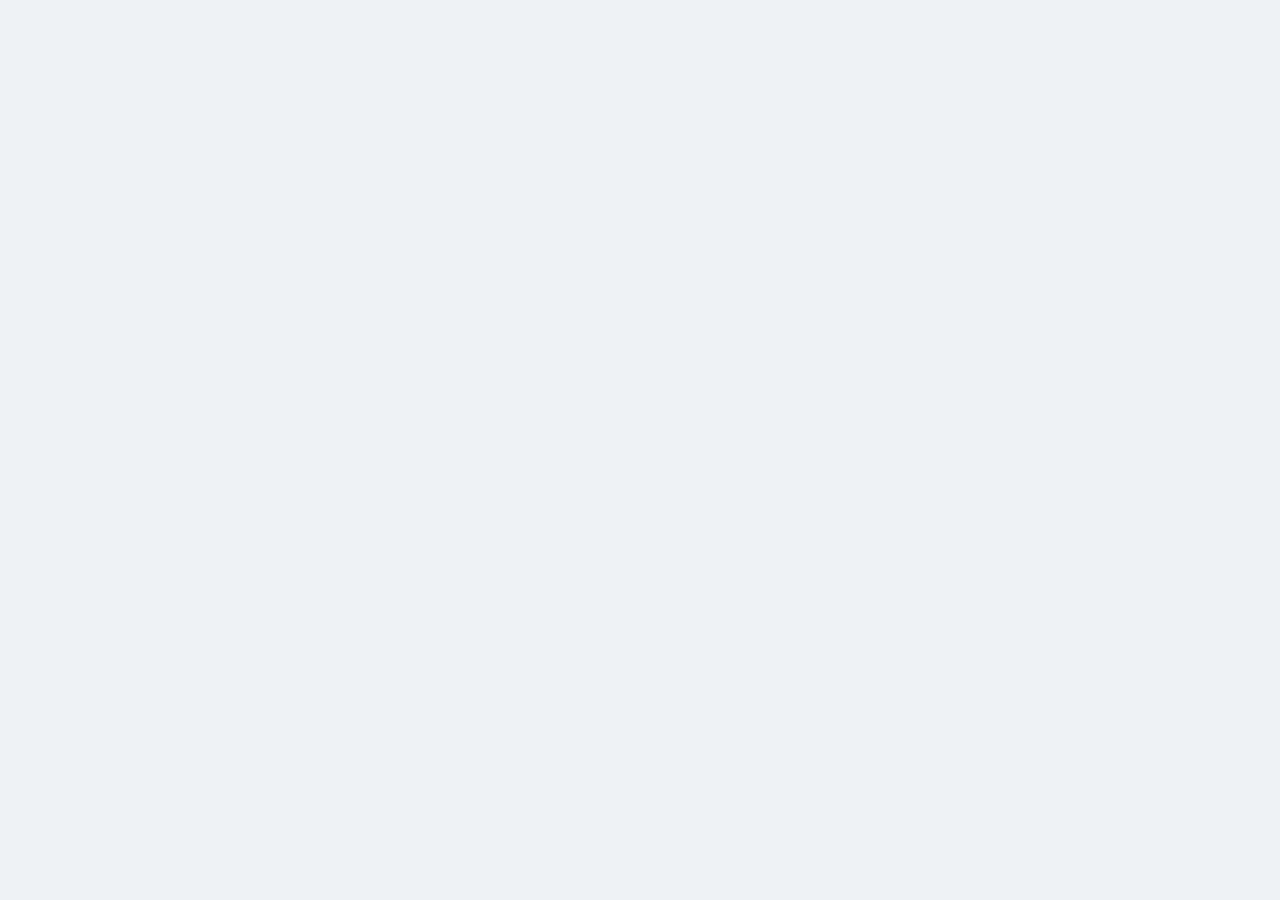
==== index.html @ 45107062 "Add files via upload" ====
<!doctype html>
<html lang="en">
  <head>
    <meta charset="UTF-8" />
    <meta name="viewport" content="width=device-width, initial-scale=1.0" />
    <title>VendorBridge Procurement ERP</title>
    <link rel="stylesheet" href="./styles.css" />
  </head>
  <body>
    <div id="app"></div>
    <script type="module" src="./src/app.js"></script>
  </body>
</html>
---- styles.css ----
:root {
  color-scheme: light;
  --ink: #172026;
  --muted: #66737f;
  --line: #d9e0e6;
  --panel: #ffffff;
  --page: #eef2f5;
  --brand: #116466;
  --brand-strong: #0b4b4d;
  --accent: #c7502f;
  --good: #1d7a54;
  --warn: #9b6714;
  --bad: #b33939;
  --shadow: 0 16px 42px rgba(22, 32, 38, 0.08);
}

* {
  box-sizing: border-box;
}

body {
  margin: 0;
  min-height: 100vh;
  background: var(--page);
  color: var(--ink);
  font-family: Inter, ui-sans-serif, system-ui, -apple-system, BlinkMacSystemFont, "Segoe UI", sans-serif;
}

button,
input,
select,
textarea {
  font: inherit;
}

button,
.button-link {
  min-height: 40px;
  border: 0;
  border-radius: 7px;
  background: var(--brand);
  color: #fff;
  padding: 0 16px;
  font-weight: 700;
  cursor: pointer;
  display: inline-flex;
  align-items: center;
  justify-content: center;
  text-decoration: none;
  white-space: nowrap;
}

button:hover,
.button-link:hover {
  background: var(--brand-strong);
}

button:disabled {
  cursor: not-allowed;
  opacity: 0.45;
}

button.secondary {
  background: #e5ecef;
  color: var(--ink);
}

button.secondary:hover {
  background: #d7e2e6;
}

button.small {
  min-height: 32px;
  padding: 0 10px;
  font-size: 0.82rem;
}

#app {
  display: grid;
  grid-template-columns: 270px minmax(0, 1fr);
  min-height: 100vh;
}

.sidebar {
  position: sticky;
  top: 0;
  height: 100vh;
  background: #14252d;
  color: #f5fbfd;
  padding: 24px 18px;
  display: flex;
  flex-direction: column;
  gap: 24px;
}

.brand {
  display: flex;
  align-items: center;
  gap: 12px;
  padding: 6px;
}

.brand-mark {
  width: 46px;
  height: 46px;
  border-radius: 8px;
  background: #f7c95f;
  color: #172026;
  display: grid;
  place-items: center;
  font-weight: 900;
}

.brand strong,
.brand span {
  display: block;
}

.brand span,
.session-card small,
.session-card span {
  color: #aab8c2;
}

.nav {
  display: grid;
  gap: 6px;
}

.nav button {
  justify-content: flex-start;
  background: transparent;
  color: #d7e2e6;
  font-weight: 650;
}

.nav button:hover,
.nav button.active {
  background: rgba(255, 255, 255, 0.11);
  color: #fff;
}

.session-card {
  margin-top: auto;
  padding: 16px;
  border: 1px solid rgba(255, 255, 255, 0.12);
  border-radius: 8px;
  display: grid;
  gap: 4px;
  background: rgba(255, 255, 255, 0.05);
}

.shell {
  min-width: 0;
  padding: 28px;
}

.topbar {
  display: flex;
  align-items: center;
  justify-content: space-between;
  gap: 18px;
  margin-bottom: 22px;
}

.topbar h1 {
  margin: 2px 0 0;
  font-size: clamp(1.6rem, 2.6vw, 2.35rem);
  line-height: 1.1;
}

.eyebrow {
  margin: 0;
  color: var(--accent);
  font-size: 0.78rem;
  font-weight: 800;
  letter-spacing: 0;
  text-transform: uppercase;
}

.topbar-actions,
.button-row,
.invoice-actions {
  display: flex;
  flex-wrap: wrap;
  gap: 10px;
}

.kpi-grid {
  display: grid;
  grid-template-columns: repeat(4, minmax(0, 1fr));
  gap: 14px;
  margin-bottom: 16px;
}

.kpi,
.panel,
.record-card,
.pipeline-card,
.approval-card {
  background: var(--panel);
  border: 1px solid var(--line);
  border-radius: 8px;
  box-shadow: var(--shadow);
}

.kpi {
  padding: 18px;
  display: grid;
  gap: 8px;
  min-height: 128px;
}

.kpi span,
.kpi small,
td span,
.record-meta,
.chip-row span,
.pipeline-meta,
.invoice-document span,
.invoice-document small {
  color: var(--muted);
}

.kpi strong {
  font-size: 1.65rem;
}

.dashboard-grid,
.split,
.invoice-layout {
  display: grid;
  grid-template-columns: minmax(0, 1.35fr) minmax(340px, 0.65fr);
  gap: 16px;
}

.split {
  grid-template-columns: minmax(320px, 0.42fr) minmax(0, 0.58fr);
  align-items: start;
}

.top-heavy {
  grid-template-columns: minmax(320px, 0.36fr) minmax(0, 0.64fr);
}

.panel {
  padding: 18px;
  min-width: 0;
}

.panel.wide {
  min-height: 420px;
}

.panel-head {
  display: flex;
  align-items: center;
  justify-content: space-between;
  gap: 12px;
  margin-bottom: 14px;
}

.panel-head h2 {
  margin: 0;
  font-size: 1.05rem;
}

.panel-head span {
  color: var(--muted);
  font-size: 0.86rem;
}

.pipeline,
.card-list,
.approval-grid,
.risk-list,
.timeline {
  display: grid;
  gap: 12px;
}

.pipeline-card,
.record-card,
.approval-card {
  box-shadow: none;
  padding: 16px;
}

.pipeline-card {
  display: grid;
  grid-template-columns: minmax(0, 1fr) auto;
  gap: 16px;
}

.pipeline-card h3,
.record-card h3,
.approval-card h3 {
  margin: 8px 0 6px;
  font-size: 1rem;
}

.pipeline-card p,
.record-card p,
.approval-card p {
  margin: 0;
  color: var(--muted);
}

.pipeline-meta {
  display: grid;
  justify-items: end;
  gap: 6px;
  font-size: 0.9rem;
}

.risk-row,
.record-top,
.record-meta,
.invoice-facts {
  display: flex;
  align-items: center;
  justify-content: space-between;
  gap: 10px;
}

.risk-row {
  padding: 10px 0;
  border-bottom: 1px solid var(--line);
}

.risk-row:last-child {
  border-bottom: 0;
}

.risk-row strong,
.risk-row span,
td strong,
td span {
  display: block;
}

.badge {
  display: inline-flex;
  align-items: center;
  min-height: 24px;
  padding: 3px 9px;
  border-radius: 999px;
  background: #e8edf1;
  color: #43505a;
  font-size: 0.76rem;
  font-weight: 800;
  white-space: nowrap;
}

.badge.good {
  background: #dff1e9;
  color: var(--good);
}

.badge.warn {
  background: #fff1d8;
  color: var(--warn);
}

.badge.bad {
  background: #f9e1df;
  color: var(--bad);
}

form {
  display: grid;
  gap: 13px;
}

label {
  display: grid;
  gap: 7px;
}

label span {
  color: #43505a;
  font-size: 0.84rem;
  font-weight: 750;
}

input,
select,
textarea {
  width: 100%;
  border: 1px solid #cbd5dc;
  border-radius: 7px;
  background: #fff;
  color: var(--ink);
  padding: 10px 11px;
}

textarea {
  min-height: 90px;
  resize: vertical;
}

input:focus,
select:focus,
textarea:focus {
  outline: 3px solid rgba(17, 100, 102, 0.15);
  border-color: var(--brand);
}

.two-col {
  display: grid;
  grid-template-columns: repeat(2, minmax(0, 1fr));
  gap: 10px;
}

.table-wrap {
  overflow-x: auto;
  border: 1px solid var(--line);
  border-radius: 8px;
}

table {
  width: 100%;
  border-collapse: collapse;
  min-width: 760px;
}

th,
td {
  text-align: left;
  padding: 12px;
  border-bottom: 1px solid var(--line);
  vertical-align: middle;
}

th {
  background: #f5f8fa;
  color: #43505a;
  font-size: 0.78rem;
  text-transform: uppercase;
  letter-spacing: 0;
}

td {
  font-size: 0.92rem;
}

tbody tr:last-child td {
  border-bottom: 0;
}

tr.selected td {
  background: #eef7f7;
}

.record-meta,
.chip-row {
  flex-wrap: wrap;
  margin-top: 12px;
  font-size: 0.85rem;
}

.chip-row {
  display: flex;
  gap: 8px;
}

.chip-row span {
  border: 1px solid var(--line);
  border-radius: 999px;
  padding: 5px 9px;
  background: #f8fafb;
}

.steps {
  display: grid;
  grid-template-columns: repeat(4, minmax(0, 1fr));
  gap: 8px;
  margin: 16px 0;
}

.step {
  min-height: 96px;
  padding: 10px;
  border: 1px solid var(--line);
  border-radius: 8px;
  display: grid;
  gap: 4px;
  align-content: start;
  background: #f8fafb;
}

.step span,
.step small {
  color: var(--muted);
  font-size: 0.78rem;
}

.step.approved {
  border-color: rgba(29, 122, 84, 0.35);
  background: #f0f8f4;
}

.step.pending {
  border-color: rgba(155, 103, 20, 0.4);
  background: #fff8ea;
}

.step.waiting {
  opacity: 0.72;
}

.invoice-layout {
  grid-template-columns: minmax(0, 0.62fr) minmax(360px, 0.38fr);
  align-items: start;
}

.invoice-document {
  border: 1px solid #cbd5dc;
  border-radius: 8px;
  padding: 22px;
  background: #fff;
}

.invoice-head,
.invoice-parties {
  display: grid;
  grid-template-columns: repeat(2, minmax(0, 1fr));
  gap: 16px;
}

.invoice-head {
  align-items: start;
  padding-bottom: 18px;
  border-bottom: 2px solid var(--ink);
}

.invoice-head h2 {
  margin: 4px 0 0;
  font-size: 1.6rem;
}

.invoice-head div:last-child {
  text-align: right;
}

.invoice-parties {
  margin: 20px 0;
}

.invoice-parties div {
  display: grid;
  gap: 4px;
  min-height: 96px;
  padding: 14px;
  border: 1px solid var(--line);
  border-radius: 8px;
}

.invoice-facts {
  flex-wrap: wrap;
  justify-content: flex-start;
  margin-bottom: 16px;
}

.invoice-facts span {
  border: 1px solid var(--line);
  border-radius: 999px;
  padding: 6px 10px;
  font-weight: 700;
}

.invoice-lines {
  min-width: 0;
}

.invoice-lines tfoot td {
  font-size: 1.05rem;
  font-weight: 900;
  background: #f5f8fa;
}

.invoice-lines td:last-child,
.invoice-lines th:last-child {
  text-align: right;
}

.invoice-actions {
  margin-top: 18px;
}

.timeline-item {
  display: grid;
  grid-template-columns: 18px minmax(0, 1fr);
  gap: 10px;
}

.dot {
  width: 10px;
  height: 10px;
  border-radius: 50%;
  margin-top: 6px;
  background: var(--accent);
}

.timeline-item p {
  margin: 3px 0;
  color: #43505a;
}

.timeline-item small {
  color: var(--muted);
}

.empty-state {
  min-height: 160px;
  display: grid;
  place-items: center;
  color: var(--muted);
  border: 1px dashed #bdc9d1;
  border-radius: 8px;
  background: #f8fafb;
}

@media (max-width: 1120px) {
  #app {
    grid-template-columns: 1fr;
  }

  .sidebar {
    position: static;
    height: auto;
  }

  .nav {
    grid-template-columns: repeat(4, minmax(0, 1fr));
  }

  .session-card {
    display: none;
  }

  .kpi-grid,
  .dashboard-grid,
  .split,
  .invoice-layout {
    grid-template-columns: repeat(2, minmax(0, 1fr));
  }
}

@media (max-width: 760px) {
  .shell {
    padding: 18px;
  }

  .topbar,
  .pipeline-card,
  .risk-row,
  .record-top,
  .record-meta {
    align-items: flex-start;
    flex-direction: column;
  }

  .topbar-actions,
  .topbar-actions button,
  .button-row,
  .button-row button,
  .invoice-actions,
  .invoice-actions button,
  .invoice-actions a {
    width: 100%;
  }

  .nav,
  .kpi-grid,
  .dashboard-grid,
  .split,
  .invoice-layout,
  .two-col,
  .steps,
  .invoice-head,
  .invoice-parties {
    grid-template-columns: 1fr;
  }

  .pipeline-meta,
  .invoice-head div:last-child {
    justify-items: start;
    text-align: left;
  }
}

@media print {
  body {
    background: #fff;
  }

  .sidebar,
  .topbar,
  .table-panel,
  .no-print,
  .panel-head {
    display: none !important;
  }

  #app,
  .shell,
  .invoice-layout {
    display: block;
    padding: 0;
  }

  .panel,
  .invoice-document {
    border: 0;
    box-shadow: none;
    padding: 0;
  }
}
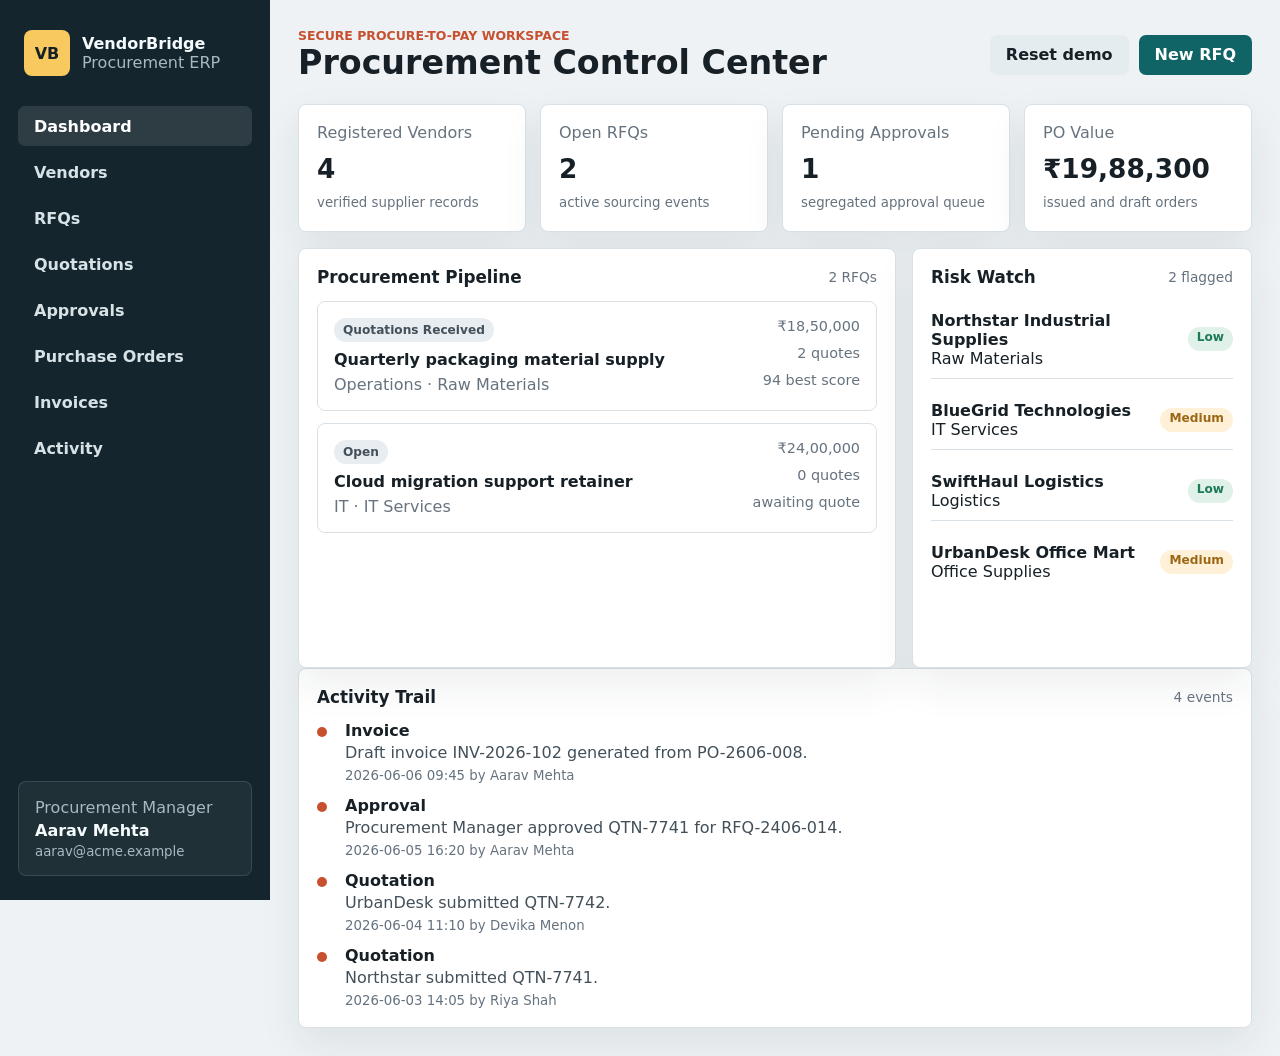
==== commit 1ab50e8b: "Add files via upload" ====
--- a/index.html
+++ b/index.html
@@ -1,13 +1,13 @@
-<!doctype html>
-<html lang="en">
-  <head>
-    <meta charset="UTF-8" />
-    <meta name="viewport" content="width=device-width, initial-scale=1.0" />
-    <title>VendorBridge Procurement ERP</title>
-    <link rel="stylesheet" href="./styles.css" />
-  </head>
-  <body>
-    <div id="app"></div>
-    <script type="module" src="./src/app.js"></script>
-  </body>
-</html>
+<!doctype html>
+<html lang="en">
+  <head>
+    <meta charset="UTF-8" />
+    <meta name="viewport" content="width=device-width, initial-scale=1.0" />
+    <title>VendorBridge Procurement ERP</title>
+    <link rel="stylesheet" href="./styles.css" />
+  </head>
+  <body>
+    <div id="app"></div>
+    <script type="module" src="./app.js"></script>
+  </body>
+</html>
--- a/styles.css
+++ b/styles.css
@@ -1,719 +1,719 @@
-:root {
-  color-scheme: light;
-  --ink: #172026;
-  --muted: #66737f;
-  --line: #d9e0e6;
-  --panel: #ffffff;
-  --page: #eef2f5;
-  --brand: #116466;
-  --brand-strong: #0b4b4d;
-  --accent: #c7502f;
-  --good: #1d7a54;
-  --warn: #9b6714;
-  --bad: #b33939;
-  --shadow: 0 16px 42px rgba(22, 32, 38, 0.08);
-}
-
-* {
-  box-sizing: border-box;
-}
-
-body {
-  margin: 0;
-  min-height: 100vh;
-  background: var(--page);
-  color: var(--ink);
-  font-family: Inter, ui-sans-serif, system-ui, -apple-system, BlinkMacSystemFont, "Segoe UI", sans-serif;
-}
-
-button,
-input,
-select,
-textarea {
-  font: inherit;
-}
-
-button,
-.button-link {
-  min-height: 40px;
-  border: 0;
-  border-radius: 7px;
-  background: var(--brand);
-  color: #fff;
-  padding: 0 16px;
-  font-weight: 700;
-  cursor: pointer;
-  display: inline-flex;
-  align-items: center;
-  justify-content: center;
-  text-decoration: none;
-  white-space: nowrap;
-}
-
-button:hover,
-.button-link:hover {
-  background: var(--brand-strong);
-}
-
-button:disabled {
-  cursor: not-allowed;
-  opacity: 0.45;
-}
-
-button.secondary {
-  background: #e5ecef;
-  color: var(--ink);
-}
-
-button.secondary:hover {
-  background: #d7e2e6;
-}
-
-button.small {
-  min-height: 32px;
-  padding: 0 10px;
-  font-size: 0.82rem;
-}
-
-#app {
-  display: grid;
-  grid-template-columns: 270px minmax(0, 1fr);
-  min-height: 100vh;
-}
-
-.sidebar {
-  position: sticky;
-  top: 0;
-  height: 100vh;
-  background: #14252d;
-  color: #f5fbfd;
-  padding: 24px 18px;
-  display: flex;
-  flex-direction: column;
-  gap: 24px;
-}
-
-.brand {
-  display: flex;
-  align-items: center;
-  gap: 12px;
-  padding: 6px;
-}
-
-.brand-mark {
-  width: 46px;
-  height: 46px;
-  border-radius: 8px;
-  background: #f7c95f;
-  color: #172026;
-  display: grid;
-  place-items: center;
-  font-weight: 900;
-}
-
-.brand strong,
-.brand span {
-  display: block;
-}
-
-.brand span,
-.session-card small,
-.session-card span {
-  color: #aab8c2;
-}
-
-.nav {
-  display: grid;
-  gap: 6px;
-}
-
-.nav button {
-  justify-content: flex-start;
-  background: transparent;
-  color: #d7e2e6;
-  font-weight: 650;
-}
-
-.nav button:hover,
-.nav button.active {
-  background: rgba(255, 255, 255, 0.11);
-  color: #fff;
-}
-
-.session-card {
-  margin-top: auto;
-  padding: 16px;
-  border: 1px solid rgba(255, 255, 255, 0.12);
-  border-radius: 8px;
-  display: grid;
-  gap: 4px;
-  background: rgba(255, 255, 255, 0.05);
-}
-
-.shell {
-  min-width: 0;
-  padding: 28px;
-}
-
-.topbar {
-  display: flex;
-  align-items: center;
-  justify-content: space-between;
-  gap: 18px;
-  margin-bottom: 22px;
-}
-
-.topbar h1 {
-  margin: 2px 0 0;
-  font-size: clamp(1.6rem, 2.6vw, 2.35rem);
-  line-height: 1.1;
-}
-
-.eyebrow {
-  margin: 0;
-  color: var(--accent);
-  font-size: 0.78rem;
-  font-weight: 800;
-  letter-spacing: 0;
-  text-transform: uppercase;
-}
-
-.topbar-actions,
-.button-row,
-.invoice-actions {
-  display: flex;
-  flex-wrap: wrap;
-  gap: 10px;
-}
-
-.kpi-grid {
-  display: grid;
-  grid-template-columns: repeat(4, minmax(0, 1fr));
-  gap: 14px;
-  margin-bottom: 16px;
-}
-
-.kpi,
-.panel,
-.record-card,
-.pipeline-card,
-.approval-card {
-  background: var(--panel);
-  border: 1px solid var(--line);
-  border-radius: 8px;
-  box-shadow: var(--shadow);
-}
-
-.kpi {
-  padding: 18px;
-  display: grid;
-  gap: 8px;
-  min-height: 128px;
-}
-
-.kpi span,
-.kpi small,
-td span,
-.record-meta,
-.chip-row span,
-.pipeline-meta,
-.invoice-document span,
-.invoice-document small {
-  color: var(--muted);
-}
-
-.kpi strong {
-  font-size: 1.65rem;
-}
-
-.dashboard-grid,
-.split,
-.invoice-layout {
-  display: grid;
-  grid-template-columns: minmax(0, 1.35fr) minmax(340px, 0.65fr);
-  gap: 16px;
-}
-
-.split {
-  grid-template-columns: minmax(320px, 0.42fr) minmax(0, 0.58fr);
-  align-items: start;
-}
-
-.top-heavy {
-  grid-template-columns: minmax(320px, 0.36fr) minmax(0, 0.64fr);
-}
-
-.panel {
-  padding: 18px;
-  min-width: 0;
-}
-
-.panel.wide {
-  min-height: 420px;
-}
-
-.panel-head {
-  display: flex;
-  align-items: center;
-  justify-content: space-between;
-  gap: 12px;
-  margin-bottom: 14px;
-}
-
-.panel-head h2 {
-  margin: 0;
-  font-size: 1.05rem;
-}
-
-.panel-head span {
-  color: var(--muted);
-  font-size: 0.86rem;
-}
-
-.pipeline,
-.card-list,
-.approval-grid,
-.risk-list,
-.timeline {
-  display: grid;
-  gap: 12px;
-}
-
-.pipeline-card,
-.record-card,
-.approval-card {
-  box-shadow: none;
-  padding: 16px;
-}
-
-.pipeline-card {
-  display: grid;
-  grid-template-columns: minmax(0, 1fr) auto;
-  gap: 16px;
-}
-
-.pipeline-card h3,
-.record-card h3,
-.approval-card h3 {
-  margin: 8px 0 6px;
-  font-size: 1rem;
-}
-
-.pipeline-card p,
-.record-card p,
-.approval-card p {
-  margin: 0;
-  color: var(--muted);
-}
-
-.pipeline-meta {
-  display: grid;
-  justify-items: end;
-  gap: 6px;
-  font-size: 0.9rem;
-}
-
-.risk-row,
-.record-top,
-.record-meta,
-.invoice-facts {
-  display: flex;
-  align-items: center;
-  justify-content: space-between;
-  gap: 10px;
-}
-
-.risk-row {
-  padding: 10px 0;
-  border-bottom: 1px solid var(--line);
-}
-
-.risk-row:last-child {
-  border-bottom: 0;
-}
-
-.risk-row strong,
-.risk-row span,
-td strong,
-td span {
-  display: block;
-}
-
-.badge {
-  display: inline-flex;
-  align-items: center;
-  min-height: 24px;
-  padding: 3px 9px;
-  border-radius: 999px;
-  background: #e8edf1;
-  color: #43505a;
-  font-size: 0.76rem;
-  font-weight: 800;
-  white-space: nowrap;
-}
-
-.badge.good {
-  background: #dff1e9;
-  color: var(--good);
-}
-
-.badge.warn {
-  background: #fff1d8;
-  color: var(--warn);
-}
-
-.badge.bad {
-  background: #f9e1df;
-  color: var(--bad);
-}
-
-form {
-  display: grid;
-  gap: 13px;
-}
-
-label {
-  display: grid;
-  gap: 7px;
-}
-
-label span {
-  color: #43505a;
-  font-size: 0.84rem;
-  font-weight: 750;
-}
-
-input,
-select,
-textarea {
-  width: 100%;
-  border: 1px solid #cbd5dc;
-  border-radius: 7px;
-  background: #fff;
-  color: var(--ink);
-  padding: 10px 11px;
-}
-
-textarea {
-  min-height: 90px;
-  resize: vertical;
-}
-
-input:focus,
-select:focus,
-textarea:focus {
-  outline: 3px solid rgba(17, 100, 102, 0.15);
-  border-color: var(--brand);
-}
-
-.two-col {
-  display: grid;
-  grid-template-columns: repeat(2, minmax(0, 1fr));
-  gap: 10px;
-}
-
-.table-wrap {
-  overflow-x: auto;
-  border: 1px solid var(--line);
-  border-radius: 8px;
-}
-
-table {
-  width: 100%;
-  border-collapse: collapse;
-  min-width: 760px;
-}
-
-th,
-td {
-  text-align: left;
-  padding: 12px;
-  border-bottom: 1px solid var(--line);
-  vertical-align: middle;
-}
-
-th {
-  background: #f5f8fa;
-  color: #43505a;
-  font-size: 0.78rem;
-  text-transform: uppercase;
-  letter-spacing: 0;
-}
-
-td {
-  font-size: 0.92rem;
-}
-
-tbody tr:last-child td {
-  border-bottom: 0;
-}
-
-tr.selected td {
-  background: #eef7f7;
-}
-
-.record-meta,
-.chip-row {
-  flex-wrap: wrap;
-  margin-top: 12px;
-  font-size: 0.85rem;
-}
-
-.chip-row {
-  display: flex;
-  gap: 8px;
-}
-
-.chip-row span {
-  border: 1px solid var(--line);
-  border-radius: 999px;
-  padding: 5px 9px;
-  background: #f8fafb;
-}
-
-.steps {
-  display: grid;
-  grid-template-columns: repeat(4, minmax(0, 1fr));
-  gap: 8px;
-  margin: 16px 0;
-}
-
-.step {
-  min-height: 96px;
-  padding: 10px;
-  border: 1px solid var(--line);
-  border-radius: 8px;
-  display: grid;
-  gap: 4px;
-  align-content: start;
-  background: #f8fafb;
-}
-
-.step span,
-.step small {
-  color: var(--muted);
-  font-size: 0.78rem;
-}
-
-.step.approved {
-  border-color: rgba(29, 122, 84, 0.35);
-  background: #f0f8f4;
-}
-
-.step.pending {
-  border-color: rgba(155, 103, 20, 0.4);
-  background: #fff8ea;
-}
-
-.step.waiting {
-  opacity: 0.72;
-}
-
-.invoice-layout {
-  grid-template-columns: minmax(0, 0.62fr) minmax(360px, 0.38fr);
-  align-items: start;
-}
-
-.invoice-document {
-  border: 1px solid #cbd5dc;
-  border-radius: 8px;
-  padding: 22px;
-  background: #fff;
-}
-
-.invoice-head,
-.invoice-parties {
-  display: grid;
-  grid-template-columns: repeat(2, minmax(0, 1fr));
-  gap: 16px;
-}
-
-.invoice-head {
-  align-items: start;
-  padding-bottom: 18px;
-  border-bottom: 2px solid var(--ink);
-}
-
-.invoice-head h2 {
-  margin: 4px 0 0;
-  font-size: 1.6rem;
-}
-
-.invoice-head div:last-child {
-  text-align: right;
-}
-
-.invoice-parties {
-  margin: 20px 0;
-}
-
-.invoice-parties div {
-  display: grid;
-  gap: 4px;
-  min-height: 96px;
-  padding: 14px;
-  border: 1px solid var(--line);
-  border-radius: 8px;
-}
-
-.invoice-facts {
-  flex-wrap: wrap;
-  justify-content: flex-start;
-  margin-bottom: 16px;
-}
-
-.invoice-facts span {
-  border: 1px solid var(--line);
-  border-radius: 999px;
-  padding: 6px 10px;
-  font-weight: 700;
-}
-
-.invoice-lines {
-  min-width: 0;
-}
-
-.invoice-lines tfoot td {
-  font-size: 1.05rem;
-  font-weight: 900;
-  background: #f5f8fa;
-}
-
-.invoice-lines td:last-child,
-.invoice-lines th:last-child {
-  text-align: right;
-}
-
-.invoice-actions {
-  margin-top: 18px;
-}
-
-.timeline-item {
-  display: grid;
-  grid-template-columns: 18px minmax(0, 1fr);
-  gap: 10px;
-}
-
-.dot {
-  width: 10px;
-  height: 10px;
-  border-radius: 50%;
-  margin-top: 6px;
-  background: var(--accent);
-}
-
-.timeline-item p {
-  margin: 3px 0;
-  color: #43505a;
-}
-
-.timeline-item small {
-  color: var(--muted);
-}
-
-.empty-state {
-  min-height: 160px;
-  display: grid;
-  place-items: center;
-  color: var(--muted);
-  border: 1px dashed #bdc9d1;
-  border-radius: 8px;
-  background: #f8fafb;
-}
-
-@media (max-width: 1120px) {
-  #app {
-    grid-template-columns: 1fr;
-  }
-
-  .sidebar {
-    position: static;
-    height: auto;
-  }
-
-  .nav {
-    grid-template-columns: repeat(4, minmax(0, 1fr));
-  }
-
-  .session-card {
-    display: none;
-  }
-
-  .kpi-grid,
-  .dashboard-grid,
-  .split,
-  .invoice-layout {
-    grid-template-columns: repeat(2, minmax(0, 1fr));
-  }
-}
-
-@media (max-width: 760px) {
-  .shell {
-    padding: 18px;
-  }
-
-  .topbar,
-  .pipeline-card,
-  .risk-row,
-  .record-top,
-  .record-meta {
-    align-items: flex-start;
-    flex-direction: column;
-  }
-
-  .topbar-actions,
-  .topbar-actions button,
-  .button-row,
-  .button-row button,
-  .invoice-actions,
-  .invoice-actions button,
-  .invoice-actions a {
-    width: 100%;
-  }
-
-  .nav,
-  .kpi-grid,
-  .dashboard-grid,
-  .split,
-  .invoice-layout,
-  .two-col,
-  .steps,
-  .invoice-head,
-  .invoice-parties {
-    grid-template-columns: 1fr;
-  }
-
-  .pipeline-meta,
-  .invoice-head div:last-child {
-    justify-items: start;
-    text-align: left;
-  }
-}
-
-@media print {
-  body {
-    background: #fff;
-  }
-
-  .sidebar,
-  .topbar,
-  .table-panel,
-  .no-print,
-  .panel-head {
-    display: none !important;
-  }
-
-  #app,
-  .shell,
-  .invoice-layout {
-    display: block;
-    padding: 0;
-  }
-
-  .panel,
-  .invoice-document {
-    border: 0;
-    box-shadow: none;
-    padding: 0;
-  }
-}
+:root {
+  color-scheme: light;
+  --ink: #172026;
+  --muted: #66737f;
+  --line: #d9e0e6;
+  --panel: #ffffff;
+  --page: #eef2f5;
+  --brand: #116466;
+  --brand-strong: #0b4b4d;
+  --accent: #c7502f;
+  --good: #1d7a54;
+  --warn: #9b6714;
+  --bad: #b33939;
+  --shadow: 0 16px 42px rgba(22, 32, 38, 0.08);
+}
+
+* {
+  box-sizing: border-box;
+}
+
+body {
+  margin: 0;
+  min-height: 100vh;
+  background: var(--page);
+  color: var(--ink);
+  font-family: Inter, ui-sans-serif, system-ui, -apple-system, BlinkMacSystemFont, "Segoe UI", sans-serif;
+}
+
+button,
+input,
+select,
+textarea {
+  font: inherit;
+}
+
+button,
+.button-link {
+  min-height: 40px;
+  border: 0;
+  border-radius: 7px;
+  background: var(--brand);
+  color: #fff;
+  padding: 0 16px;
+  font-weight: 700;
+  cursor: pointer;
+  display: inline-flex;
+  align-items: center;
+  justify-content: center;
+  text-decoration: none;
+  white-space: nowrap;
+}
+
+button:hover,
+.button-link:hover {
+  background: var(--brand-strong);
+}
+
+button:disabled {
+  cursor: not-allowed;
+  opacity: 0.45;
+}
+
+button.secondary {
+  background: #e5ecef;
+  color: var(--ink);
+}
+
+button.secondary:hover {
+  background: #d7e2e6;
+}
+
+button.small {
+  min-height: 32px;
+  padding: 0 10px;
+  font-size: 0.82rem;
+}
+
+#app {
+  display: grid;
+  grid-template-columns: 270px minmax(0, 1fr);
+  min-height: 100vh;
+}
+
+.sidebar {
+  position: sticky;
+  top: 0;
+  height: 100vh;
+  background: #14252d;
+  color: #f5fbfd;
+  padding: 24px 18px;
+  display: flex;
+  flex-direction: column;
+  gap: 24px;
+}
+
+.brand {
+  display: flex;
+  align-items: center;
+  gap: 12px;
+  padding: 6px;
+}
+
+.brand-mark {
+  width: 46px;
+  height: 46px;
+  border-radius: 8px;
+  background: #f7c95f;
+  color: #172026;
+  display: grid;
+  place-items: center;
+  font-weight: 900;
+}
+
+.brand strong,
+.brand span {
+  display: block;
+}
+
+.brand span,
+.session-card small,
+.session-card span {
+  color: #aab8c2;
+}
+
+.nav {
+  display: grid;
+  gap: 6px;
+}
+
+.nav button {
+  justify-content: flex-start;
+  background: transparent;
+  color: #d7e2e6;
+  font-weight: 650;
+}
+
+.nav button:hover,
+.nav button.active {
+  background: rgba(255, 255, 255, 0.11);
+  color: #fff;
+}
+
+.session-card {
+  margin-top: auto;
+  padding: 16px;
+  border: 1px solid rgba(255, 255, 255, 0.12);
+  border-radius: 8px;
+  display: grid;
+  gap: 4px;
+  background: rgba(255, 255, 255, 0.05);
+}
+
+.shell {
+  min-width: 0;
+  padding: 28px;
+}
+
+.topbar {
+  display: flex;
+  align-items: center;
+  justify-content: space-between;
+  gap: 18px;
+  margin-bottom: 22px;
+}
+
+.topbar h1 {
+  margin: 2px 0 0;
+  font-size: clamp(1.6rem, 2.6vw, 2.35rem);
+  line-height: 1.1;
+}
+
+.eyebrow {
+  margin: 0;
+  color: var(--accent);
+  font-size: 0.78rem;
+  font-weight: 800;
+  letter-spacing: 0;
+  text-transform: uppercase;
+}
+
+.topbar-actions,
+.button-row,
+.invoice-actions {
+  display: flex;
+  flex-wrap: wrap;
+  gap: 10px;
+}
+
+.kpi-grid {
+  display: grid;
+  grid-template-columns: repeat(4, minmax(0, 1fr));
+  gap: 14px;
+  margin-bottom: 16px;
+}
+
+.kpi,
+.panel,
+.record-card,
+.pipeline-card,
+.approval-card {
+  background: var(--panel);
+  border: 1px solid var(--line);
+  border-radius: 8px;
+  box-shadow: var(--shadow);
+}
+
+.kpi {
+  padding: 18px;
+  display: grid;
+  gap: 8px;
+  min-height: 128px;
+}
+
+.kpi span,
+.kpi small,
+td span,
+.record-meta,
+.chip-row span,
+.pipeline-meta,
+.invoice-document span,
+.invoice-document small {
+  color: var(--muted);
+}
+
+.kpi strong {
+  font-size: 1.65rem;
+}
+
+.dashboard-grid,
+.split,
+.invoice-layout {
+  display: grid;
+  grid-template-columns: minmax(0, 1.35fr) minmax(340px, 0.65fr);
+  gap: 16px;
+}
+
+.split {
+  grid-template-columns: minmax(320px, 0.42fr) minmax(0, 0.58fr);
+  align-items: start;
+}
+
+.top-heavy {
+  grid-template-columns: minmax(320px, 0.36fr) minmax(0, 0.64fr);
+}
+
+.panel {
+  padding: 18px;
+  min-width: 0;
+}
+
+.panel.wide {
+  min-height: 420px;
+}
+
+.panel-head {
+  display: flex;
+  align-items: center;
+  justify-content: space-between;
+  gap: 12px;
+  margin-bottom: 14px;
+}
+
+.panel-head h2 {
+  margin: 0;
+  font-size: 1.05rem;
+}
+
+.panel-head span {
+  color: var(--muted);
+  font-size: 0.86rem;
+}
+
+.pipeline,
+.card-list,
+.approval-grid,
+.risk-list,
+.timeline {
+  display: grid;
+  gap: 12px;
+}
+
+.pipeline-card,
+.record-card,
+.approval-card {
+  box-shadow: none;
+  padding: 16px;
+}
+
+.pipeline-card {
+  display: grid;
+  grid-template-columns: minmax(0, 1fr) auto;
+  gap: 16px;
+}
+
+.pipeline-card h3,
+.record-card h3,
+.approval-card h3 {
+  margin: 8px 0 6px;
+  font-size: 1rem;
+}
+
+.pipeline-card p,
+.record-card p,
+.approval-card p {
+  margin: 0;
+  color: var(--muted);
+}
+
+.pipeline-meta {
+  display: grid;
+  justify-items: end;
+  gap: 6px;
+  font-size: 0.9rem;
+}
+
+.risk-row,
+.record-top,
+.record-meta,
+.invoice-facts {
+  display: flex;
+  align-items: center;
+  justify-content: space-between;
+  gap: 10px;
+}
+
+.risk-row {
+  padding: 10px 0;
+  border-bottom: 1px solid var(--line);
+}
+
+.risk-row:last-child {
+  border-bottom: 0;
+}
+
+.risk-row strong,
+.risk-row span,
+td strong,
+td span {
+  display: block;
+}
+
+.badge {
+  display: inline-flex;
+  align-items: center;
+  min-height: 24px;
+  padding: 3px 9px;
+  border-radius: 999px;
+  background: #e8edf1;
+  color: #43505a;
+  font-size: 0.76rem;
+  font-weight: 800;
+  white-space: nowrap;
+}
+
+.badge.good {
+  background: #dff1e9;
+  color: var(--good);
+}
+
+.badge.warn {
+  background: #fff1d8;
+  color: var(--warn);
+}
+
+.badge.bad {
+  background: #f9e1df;
+  color: var(--bad);
+}
+
+form {
+  display: grid;
+  gap: 13px;
+}
+
+label {
+  display: grid;
+  gap: 7px;
+}
+
+label span {
+  color: #43505a;
+  font-size: 0.84rem;
+  font-weight: 750;
+}
+
+input,
+select,
+textarea {
+  width: 100%;
+  border: 1px solid #cbd5dc;
+  border-radius: 7px;
+  background: #fff;
+  color: var(--ink);
+  padding: 10px 11px;
+}
+
+textarea {
+  min-height: 90px;
+  resize: vertical;
+}
+
+input:focus,
+select:focus,
+textarea:focus {
+  outline: 3px solid rgba(17, 100, 102, 0.15);
+  border-color: var(--brand);
+}
+
+.two-col {
+  display: grid;
+  grid-template-columns: repeat(2, minmax(0, 1fr));
+  gap: 10px;
+}
+
+.table-wrap {
+  overflow-x: auto;
+  border: 1px solid var(--line);
+  border-radius: 8px;
+}
+
+table {
+  width: 100%;
+  border-collapse: collapse;
+  min-width: 760px;
+}
+
+th,
+td {
+  text-align: left;
+  padding: 12px;
+  border-bottom: 1px solid var(--line);
+  vertical-align: middle;
+}
+
+th {
+  background: #f5f8fa;
+  color: #43505a;
+  font-size: 0.78rem;
+  text-transform: uppercase;
+  letter-spacing: 0;
+}
+
+td {
+  font-size: 0.92rem;
+}
+
+tbody tr:last-child td {
+  border-bottom: 0;
+}
+
+tr.selected td {
+  background: #eef7f7;
+}
+
+.record-meta,
+.chip-row {
+  flex-wrap: wrap;
+  margin-top: 12px;
+  font-size: 0.85rem;
+}
+
+.chip-row {
+  display: flex;
+  gap: 8px;
+}
+
+.chip-row span {
+  border: 1px solid var(--line);
+  border-radius: 999px;
+  padding: 5px 9px;
+  background: #f8fafb;
+}
+
+.steps {
+  display: grid;
+  grid-template-columns: repeat(4, minmax(0, 1fr));
+  gap: 8px;
+  margin: 16px 0;
+}
+
+.step {
+  min-height: 96px;
+  padding: 10px;
+  border: 1px solid var(--line);
+  border-radius: 8px;
+  display: grid;
+  gap: 4px;
+  align-content: start;
+  background: #f8fafb;
+}
+
+.step span,
+.step small {
+  color: var(--muted);
+  font-size: 0.78rem;
+}
+
+.step.approved {
+  border-color: rgba(29, 122, 84, 0.35);
+  background: #f0f8f4;
+}
+
+.step.pending {
+  border-color: rgba(155, 103, 20, 0.4);
+  background: #fff8ea;
+}
+
+.step.waiting {
+  opacity: 0.72;
+}
+
+.invoice-layout {
+  grid-template-columns: minmax(0, 0.62fr) minmax(360px, 0.38fr);
+  align-items: start;
+}
+
+.invoice-document {
+  border: 1px solid #cbd5dc;
+  border-radius: 8px;
+  padding: 22px;
+  background: #fff;
+}
+
+.invoice-head,
+.invoice-parties {
+  display: grid;
+  grid-template-columns: repeat(2, minmax(0, 1fr));
+  gap: 16px;
+}
+
+.invoice-head {
+  align-items: start;
+  padding-bottom: 18px;
+  border-bottom: 2px solid var(--ink);
+}
+
+.invoice-head h2 {
+  margin: 4px 0 0;
+  font-size: 1.6rem;
+}
+
+.invoice-head div:last-child {
+  text-align: right;
+}
+
+.invoice-parties {
+  margin: 20px 0;
+}
+
+.invoice-parties div {
+  display: grid;
+  gap: 4px;
+  min-height: 96px;
+  padding: 14px;
+  border: 1px solid var(--line);
+  border-radius: 8px;
+}
+
+.invoice-facts {
+  flex-wrap: wrap;
+  justify-content: flex-start;
+  margin-bottom: 16px;
+}
+
+.invoice-facts span {
+  border: 1px solid var(--line);
+  border-radius: 999px;
+  padding: 6px 10px;
+  font-weight: 700;
+}
+
+.invoice-lines {
+  min-width: 0;
+}
+
+.invoice-lines tfoot td {
+  font-size: 1.05rem;
+  font-weight: 900;
+  background: #f5f8fa;
+}
+
+.invoice-lines td:last-child,
+.invoice-lines th:last-child {
+  text-align: right;
+}
+
+.invoice-actions {
+  margin-top: 18px;
+}
+
+.timeline-item {
+  display: grid;
+  grid-template-columns: 18px minmax(0, 1fr);
+  gap: 10px;
+}
+
+.dot {
+  width: 10px;
+  height: 10px;
+  border-radius: 50%;
+  margin-top: 6px;
+  background: var(--accent);
+}
+
+.timeline-item p {
+  margin: 3px 0;
+  color: #43505a;
+}
+
+.timeline-item small {
+  color: var(--muted);
+}
+
+.empty-state {
+  min-height: 160px;
+  display: grid;
+  place-items: center;
+  color: var(--muted);
+  border: 1px dashed #bdc9d1;
+  border-radius: 8px;
+  background: #f8fafb;
+}
+
+@media (max-width: 1120px) {
+  #app {
+    grid-template-columns: 1fr;
+  }
+
+  .sidebar {
+    position: static;
+    height: auto;
+  }
+
+  .nav {
+    grid-template-columns: repeat(4, minmax(0, 1fr));
+  }
+
+  .session-card {
+    display: none;
+  }
+
+  .kpi-grid,
+  .dashboard-grid,
+  .split,
+  .invoice-layout {
+    grid-template-columns: repeat(2, minmax(0, 1fr));
+  }
+}
+
+@media (max-width: 760px) {
+  .shell {
+    padding: 18px;
+  }
+
+  .topbar,
+  .pipeline-card,
+  .risk-row,
+  .record-top,
+  .record-meta {
+    align-items: flex-start;
+    flex-direction: column;
+  }
+
+  .topbar-actions,
+  .topbar-actions button,
+  .button-row,
+  .button-row button,
+  .invoice-actions,
+  .invoice-actions button,
+  .invoice-actions a {
+    width: 100%;
+  }
+
+  .nav,
+  .kpi-grid,
+  .dashboard-grid,
+  .split,
+  .invoice-layout,
+  .two-col,
+  .steps,
+  .invoice-head,
+  .invoice-parties {
+    grid-template-columns: 1fr;
+  }
+
+  .pipeline-meta,
+  .invoice-head div:last-child {
+    justify-items: start;
+    text-align: left;
+  }
+}
+
+@media print {
+  body {
+    background: #fff;
+  }
+
+  .sidebar,
+  .topbar,
+  .table-panel,
+  .no-print,
+  .panel-head {
+    display: none !important;
+  }
+
+  #app,
+  .shell,
+  .invoice-layout {
+    display: block;
+    padding: 0;
+  }
+
+  .panel,
+  .invoice-document {
+    border: 0;
+    box-shadow: none;
+    padding: 0;
+  }
+}
